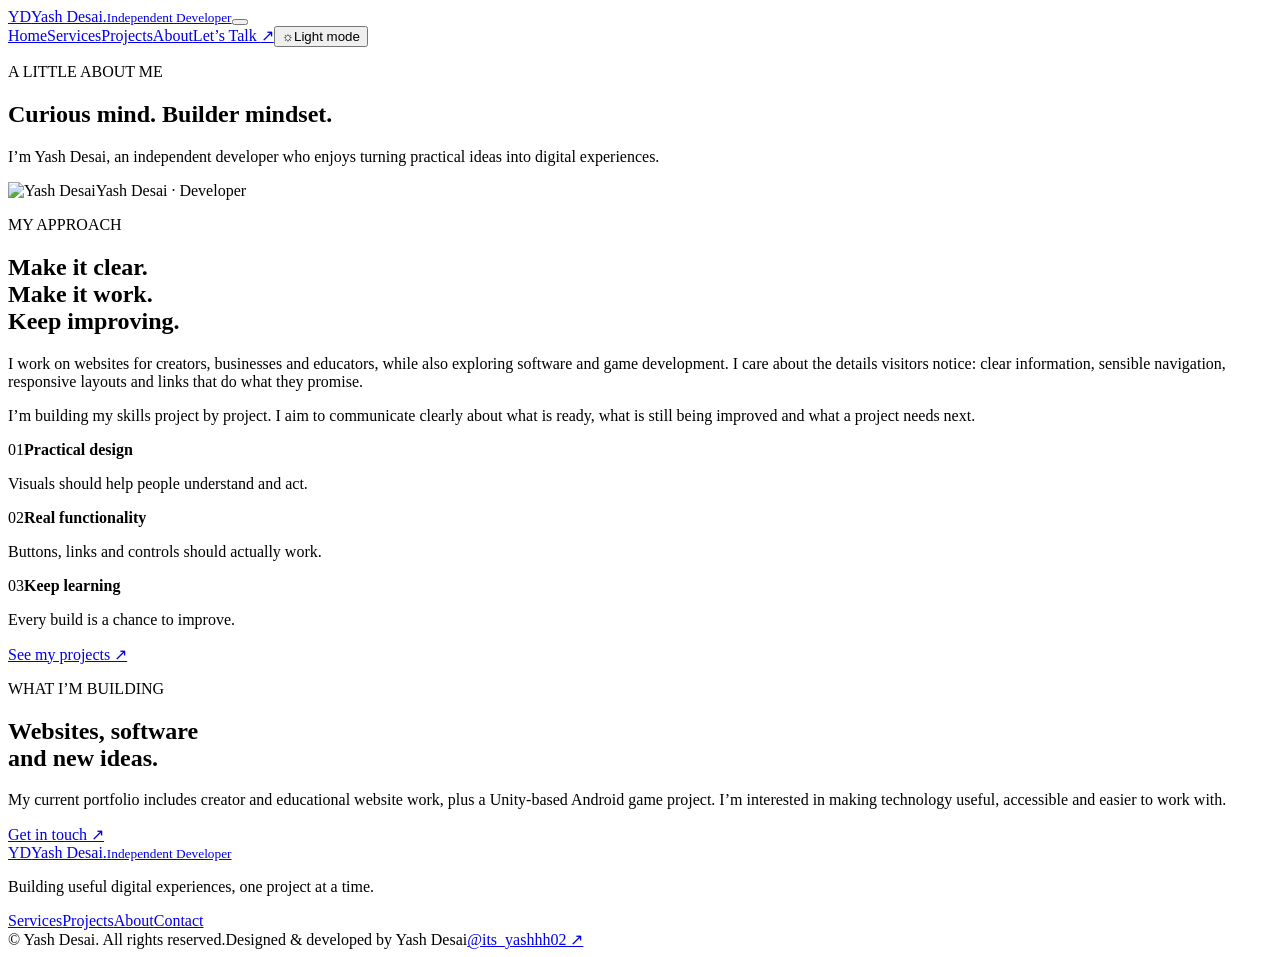
==== about.html @ c9e5153e "Add files via upload" ====
<!DOCTYPE html>
<html lang="en" data-theme="dark"><head><meta charset="UTF-8"><meta name="viewport" content="width=device-width, initial-scale=1.0"><meta name="description" content="About Yash Desai, independent web developer and software creator."><title>About — Yash Desai</title><link rel="icon" href="assets/favicon.svg" type="image/svg+xml"><link rel="stylesheet" href="css/style.css"><script defer src="js/main.js"></script></head><body><div class="page-glow glow-one"></div><header class="site-header"><a class="brand" href="index.html"><span class="brand-mark">YD</span><span>Yash Desai<span class="brand-dot">.</span><small>Independent Developer</small></span></a><button class="menu-toggle" aria-label="Open navigation" aria-expanded="false"><span></span><span></span><span></span></button><nav class="main-nav" aria-label="Main navigation"><a href="index.html">Home</a><a href="services.html">Services</a><a href="projects.html">Projects</a><a class="active" href="about.html">About</a><a class="nav-cta" href="contact.html">Let’s Talk <span>↗</span></a><button class="theme-toggle" type="button" aria-label="Switch color theme"><span class="theme-icon">☼</span><span class="theme-label">Light mode</span></button></nav></header>
<main><section class="page-hero container"><p class="eyebrow">A LITTLE ABOUT ME</p><h1>Curious mind. <span class="gradient-text">Builder mindset.</span></h1><p>I’m Yash Desai, an independent developer who enjoys turning practical ideas into digital experiences.</p></section>
<section class="section container about-layout"><div class="about-photo-wrap"><img src="assets/yash-profile.jpg" alt="Yash Desai" class="about-photo"><span class="photo-caption">Yash Desai · Developer</span></div><div class="about-copy"><p class="eyebrow">MY APPROACH</p><h2>Make it clear.<br>Make it work.<br><span class="gradient-text">Keep improving.</span></h2><p>I work on websites for creators, businesses and educators, while also exploring software and game development. I care about the details visitors notice: clear information, sensible navigation, responsive layouts and links that do what they promise.</p><p>I’m building my skills project by project. I aim to communicate clearly about what is ready, what is still being improved and what a project needs next.</p><div class="about-values"><div><span>01</span><strong>Practical design</strong><p>Visuals should help people understand and act.</p></div><div><span>02</span><strong>Real functionality</strong><p>Buttons, links and controls should actually work.</p></div><div><span>03</span><strong>Keep learning</strong><p>Every build is a chance to improve.</p></div></div><a class="button button-primary" href="projects.html">See my projects ↗</a></div></section>
<section class="feature-band"><div class="container feature-inner"><div><p class="eyebrow">WHAT I’M BUILDING</p><h2>Websites, software<br>and <span class="gradient-text">new ideas.</span></h2></div><p>My current portfolio includes creator and educational website work, plus a Unity-based Android game project. I’m interested in making technology useful, accessible and easier to work with.</p><a class="button button-ghost" href="contact.html">Get in touch ↗</a></div></section></main>
<footer class="site-footer"><div class="container footer-main"><a class="brand" href="index.html"><span class="brand-mark">YD</span><span>Yash Desai<span class="brand-dot">.</span><small>Independent Developer</small></span></a><p>Building useful digital experiences, one project at a time.</p><div class="footer-links"><a href="services.html">Services</a><a href="projects.html">Projects</a><a href="about.html">About</a><a href="contact.html">Contact</a></div></div><div class="container footer-bottom"><span>© <span data-year></span> Yash Desai. All rights reserved.</span><span>Designed & developed by Yash Desai</span><a href="https://www.instagram.com/its_yashhh02/" target="_blank" rel="noopener noreferrer">@its_yashhh02 ↗</a></div></footer></body></html>
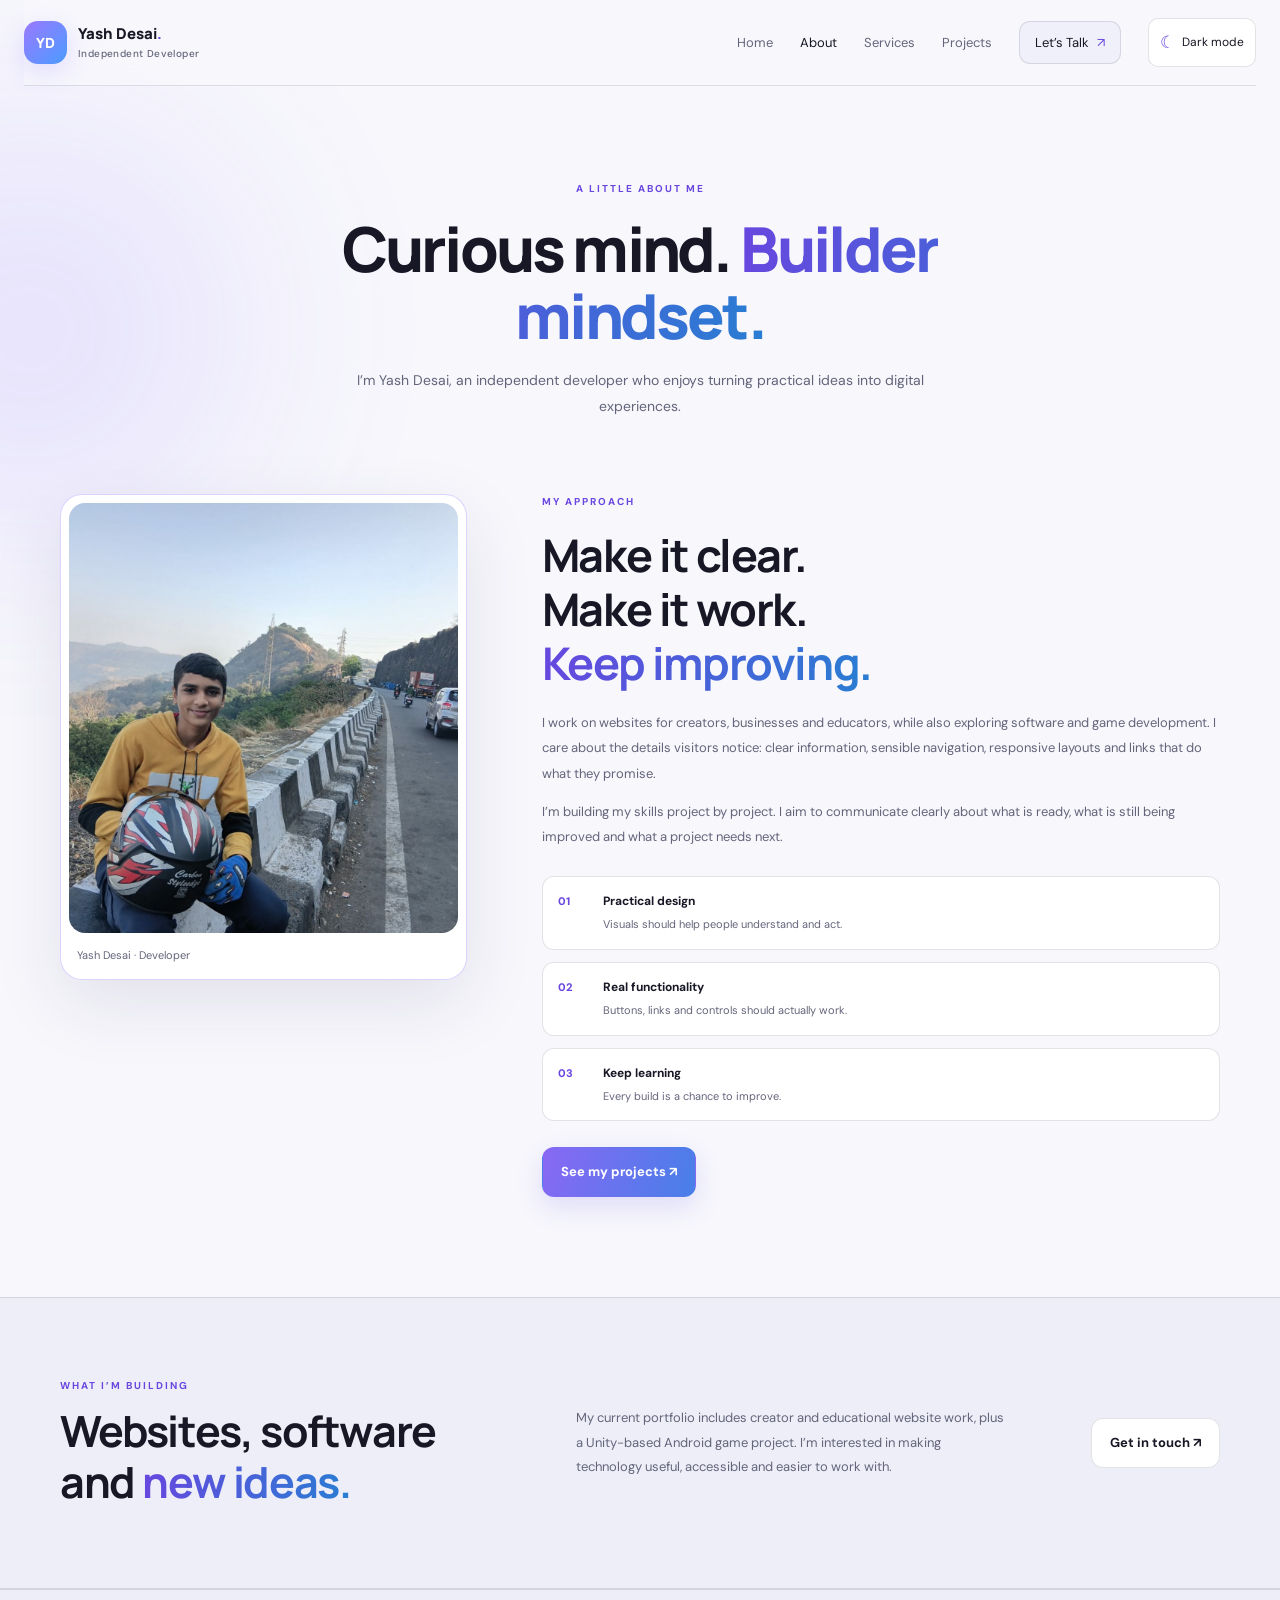
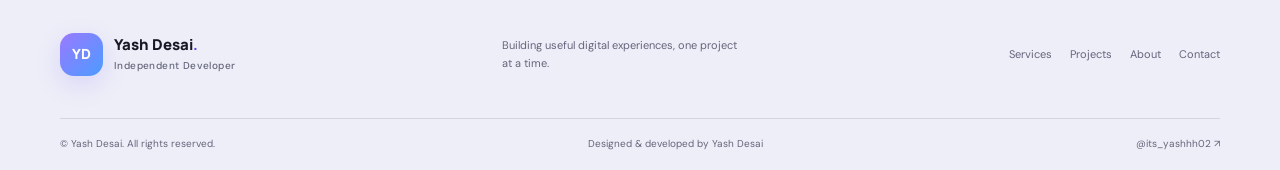
==== commit 3f733ce7: "Add files via upload" ====
--- a/about.html
+++ b/about.html
@@ -1,5 +1,5 @@
 <!DOCTYPE html>
-<html lang="en" data-theme="dark"><head><meta charset="UTF-8"><meta name="viewport" content="width=device-width, initial-scale=1.0"><meta name="description" content="About Yash Desai, independent web developer and software creator."><title>About — Yash Desai</title><link rel="icon" href="assets/favicon.svg" type="image/svg+xml"><link rel="stylesheet" href="css/style.css"><script defer src="js/main.js"></script></head><body><div class="page-glow glow-one"></div><header class="site-header"><a class="brand" href="index.html"><span class="brand-mark">YD</span><span>Yash Desai<span class="brand-dot">.</span><small>Independent Developer</small></span></a><button class="menu-toggle" aria-label="Open navigation" aria-expanded="false"><span></span><span></span><span></span></button><nav class="main-nav" aria-label="Main navigation"><a href="index.html">Home</a><a href="services.html">Services</a><a href="projects.html">Projects</a><a class="active" href="about.html">About</a><a class="nav-cta" href="contact.html">Let’s Talk <span>↗</span></a><button class="theme-toggle" type="button" aria-label="Switch color theme"><span class="theme-icon">☼</span><span class="theme-label">Light mode</span></button></nav></header>
+<html lang="en" data-theme="light"><head><meta charset="UTF-8"><meta name="viewport" content="width=device-width, initial-scale=1.0"><meta name="description" content="About Yash Desai, independent web developer and software creator."><title>About — Yash Desai</title><link rel="icon" href="assets/favicon.svg" type="image/svg+xml"><link rel="stylesheet" href="css/style.css"><script defer src="js/main.js"></script></head><body><div class="page-glow glow-one"></div><header class="site-header"><a class="brand" href="index.html"><span class="brand-mark">YD</span><span>Yash Desai<span class="brand-dot">.</span><small>Independent Developer</small></span></a><button class="menu-toggle" aria-label="Open navigation" aria-expanded="false"><span></span><span></span><span></span></button><nav class="main-nav" aria-label="Main navigation"><a href="index.html">Home</a><a class="active" href="about.html">About</a><a href="services.html">Services</a><a href="projects.html">Projects</a><a class="nav-cta" href="contact.html">Let’s Talk <span>↗</span></a><button class="theme-toggle" type="button" aria-label="Switch color theme"><span class="theme-icon">☾</span><span class="theme-label">Dark mode</span></button></nav></header>
 <main><section class="page-hero container"><p class="eyebrow">A LITTLE ABOUT ME</p><h1>Curious mind. <span class="gradient-text">Builder mindset.</span></h1><p>I’m Yash Desai, an independent developer who enjoys turning practical ideas into digital experiences.</p></section>
 <section class="section container about-layout"><div class="about-photo-wrap"><img src="assets/yash-profile.jpg" alt="Yash Desai" class="about-photo"><span class="photo-caption">Yash Desai · Developer</span></div><div class="about-copy"><p class="eyebrow">MY APPROACH</p><h2>Make it clear.<br>Make it work.<br><span class="gradient-text">Keep improving.</span></h2><p>I work on websites for creators, businesses and educators, while also exploring software and game development. I care about the details visitors notice: clear information, sensible navigation, responsive layouts and links that do what they promise.</p><p>I’m building my skills project by project. I aim to communicate clearly about what is ready, what is still being improved and what a project needs next.</p><div class="about-values"><div><span>01</span><strong>Practical design</strong><p>Visuals should help people understand and act.</p></div><div><span>02</span><strong>Real functionality</strong><p>Buttons, links and controls should actually work.</p></div><div><span>03</span><strong>Keep learning</strong><p>Every build is a chance to improve.</p></div></div><a class="button button-primary" href="projects.html">See my projects ↗</a></div></section>
 <section class="feature-band"><div class="container feature-inner"><div><p class="eyebrow">WHAT I’M BUILDING</p><h2>Websites, software<br>and <span class="gradient-text">new ideas.</span></h2></div><p>My current portfolio includes creator and educational website work, plus a Unity-based Android game project. I’m interested in making technology useful, accessible and easier to work with.</p><a class="button button-ghost" href="contact.html">Get in touch ↗</a></div></section></main>
--- a/css/style.css
+++ b/css/style.css
@@ -0,0 +1,20 @@
+@import url('https://fonts.googleapis.com/css2?family=DM+Sans:wght@400;500;600;700&family=Manrope:wght@400;500;600;700;800&display=swap');
+:root{color-scheme:dark;--bg:#090910;--bg2:#0f101b;--surface:#121320;--surface2:#171827;--text:#f4f4fb;--muted:#a4a5b8;--line:rgba(255,255,255,.09);--accent:#9b83ff;--accent2:#64b5ff;--shadow:0 24px 70px rgba(0,0,0,.28);--header:rgba(9,9,16,.78)}
+html[data-theme="light"]{color-scheme:light;--bg:#f7f7fc;--bg2:#eeeef8;--surface:#fff;--surface2:#f0f0fa;--text:#171725;--muted:#64657b;--line:rgba(28,28,55,.12);--accent:#6846df;--accent2:#287ed2;--shadow:0 24px 70px rgba(45,39,92,.10);--header:rgba(247,247,252,.84)}
+*{box-sizing:border-box}html{scroll-behavior:smooth;scroll-padding-top:100px}body{margin:0;background:var(--bg);color:var(--text);font-family:"DM Sans",sans-serif;line-height:1.65;overflow-x:hidden;transition:background .25s,color .25s}a{color:inherit;text-decoration:none}button{font:inherit}.container{width:min(1160px,calc(100% - 48px));margin-inline:auto}.page-glow{position:absolute;width:420px;height:420px;filter:blur(110px);opacity:.13;pointer-events:none;border-radius:50%;z-index:-1}.glow-one{top:120px;left:-180px;background:#795cff}.glow-two{top:260px;right:-220px;background:#2587ff}
+.site-header{height:86px;width:min(1240px,calc(100% - 48px));margin:auto;display:flex;align-items:center;justify-content:space-between;gap:24px;position:sticky;top:0;z-index:20;background:var(--header);backdrop-filter:blur(18px);border-bottom:1px solid var(--line)}.brand{display:flex;align-items:center;gap:11px;font-family:Manrope,sans-serif;font-size:15px;font-weight:800;line-height:1.25;white-space:nowrap}.brand-mark{width:43px;height:43px;display:grid;place-items:center;border-radius:14px;background:linear-gradient(135deg,#9a79ff,#4b9cff);color:white;font-size:14px;box-shadow:0 8px 24px #7d68ff30}.brand small{display:block;color:var(--muted);font:500 10px "DM Sans",sans-serif;letter-spacing:.4px;margin-top:4px}.brand-dot{color:var(--accent)}.main-nav{display:flex;align-items:center;gap:27px;font-size:13px;color:var(--muted)}.main-nav>a{transition:color .2s}.main-nav>a:hover,.main-nav>a.active{color:var(--text)}.nav-cta{background:var(--surface2);border:1px solid var(--line);padding:10px 15px;border-radius:11px;color:var(--text)!important}.nav-cta span{color:var(--accent);margin-left:5px}.theme-toggle{border:1px solid var(--line);background:var(--surface);color:var(--text);border-radius:10px;padding:9px 11px;display:flex;align-items:center;gap:7px;cursor:pointer;font-size:12px}.theme-icon{font-size:17px;color:var(--accent)}.menu-toggle{display:none;background:var(--surface);border:1px solid var(--line);padding:9px;border-radius:9px}.menu-toggle span{display:block;width:21px;height:2px;background:var(--text);margin:4px}
+.hero{min-height:650px;padding-top:80px;padding-bottom:72px;display:grid;grid-template-columns:1.05fr .95fr;gap:56px;align-items:center}.eyebrow{font-size:10px;letter-spacing:2px;font-weight:700;color:var(--accent);margin:0 0 17px}.status-dot,.tag-pulse{display:inline-block;width:7px;height:7px;border-radius:50%;background:#65dfad;box-shadow:0 0 0 4px #65dfad20;margin-right:9px}.hero-kicker{color:var(--muted);font-size:13px;margin:0 0 14px}.hero h1,.page-hero h1{font-family:Manrope,sans-serif;font-weight:800;letter-spacing:-2.8px;line-height:1.09;font-size:clamp(43px,5.4vw,68px);margin:0 0 23px}.gradient-text{background:linear-gradient(100deg,var(--accent),var(--accent2));-webkit-background-clip:text;background-clip:text;color:transparent}.hero-description{max-width:535px;color:var(--muted);font-size:16px;line-height:1.85}.hero-actions{display:flex;gap:12px;flex-wrap:wrap;margin-top:29px}.button{display:inline-flex;align-items:center;justify-content:center;gap:13px;border-radius:12px;padding:13px 18px;font-weight:700;font-size:13px;border:1px solid transparent;transition:transform .2s,box-shadow .2s,background .2s;cursor:pointer}.button:hover{transform:translateY(-2px)}.button-primary{background:linear-gradient(110deg,#8968f4,#477fe8);color:#fff;box-shadow:0 10px 26px #6d5be32b}.button-primary:hover{box-shadow:0 13px 30px #6d5be34a}.button-ghost{border-color:var(--line);background:var(--surface);color:var(--text)}.button-small{padding:10px 12px;font-size:11px;border-radius:9px}.button-wide{width:100%;margin-top:10px}.hero-proof{display:flex;align-items:center;gap:14px;margin-top:36px}.proof-avatars{display:flex;padding-left:3px}.proof-avatars span{width:29px;height:29px;display:grid;place-items:center;margin-left:-3px;border-radius:50%;border:2px solid var(--bg);background:var(--surface2);font-size:9px;font-weight:800;color:var(--accent)}.hero-proof p{font-size:11px;color:var(--muted);line-height:1.6;margin:0}.hero-proof strong{color:var(--text);font-size:12px}
+.hero-visual{min-height:470px;position:relative;display:grid;place-items:center}.photo-frame{width:min(360px,82%);height:425px;border-radius:30px;position:relative;z-index:2;padding:9px;background:linear-gradient(145deg,#a18affaa,#4b9cff44 45%,var(--surface));border:1px solid #a18aff45;box-shadow:var(--shadow);transform:rotate(1.5deg)}.profile-photo{width:100%;height:100%;object-fit:cover;object-position:35% center;border-radius:23px;display:block}.photo-tag{position:absolute;left:-24px;bottom:26px;display:flex;align-items:center;gap:10px;background:var(--surface);border:1px solid var(--line);padding:13px 17px;border-radius:14px;box-shadow:var(--shadow);transform:rotate(-1.5deg)}.photo-tag strong,.photo-tag small{display:block}.photo-tag strong{font-size:12px}.photo-tag small{font-size:10px;color:var(--muted)}.floating-card{position:absolute;z-index:3;display:flex;align-items:center;gap:10px;background:var(--surface);border:1px solid var(--line);padding:13px 15px;border-radius:14px;box-shadow:var(--shadow)}.card-code{right:-6px;top:63px}.card-responsive{left:-7px;top:135px}.floating-card strong,.floating-card small{display:block}.floating-card strong{font-size:11px}.floating-card small{font-size:9px;color:var(--muted);margin-top:2px}.mini-icon{display:grid;place-items:center;width:32px;height:32px;border-radius:9px;background:linear-gradient(135deg,#9a79ff30,#4b9cff30);color:var(--accent);font-weight:800}.visual-orbit{position:absolute;width:400px;height:400px;border:1px solid var(--line);border-radius:50%;z-index:0}.visual-orbit:before,.visual-orbit:after{content:"";position:absolute;border:1px dashed var(--line);border-radius:50%;inset:35px}.visual-orbit:after{inset:75px}
+.trust-strip{border-block:1px solid var(--line);display:flex;align-items:center;justify-content:space-between;gap:16px;padding:25px 0;color:var(--muted);font-size:12px;flex-wrap:wrap}.trust-strip>span{font-size:9px;letter-spacing:1.5px;color:var(--accent);font-weight:800}.trust-strip i{width:4px;height:4px;border-radius:50%;background:var(--accent);opacity:.6}
+.section{padding-top:105px;padding-bottom:100px}.section-heading{display:flex;align-items:end;justify-content:space-between;gap:20px;margin-bottom:32px}.section-heading .eyebrow{margin-bottom:9px}.section-heading h2,.feature-inner h2,.cta-box h2,.about-copy h2,.contact-panel h2{font-family:Manrope,sans-serif;font-size:clamp(29px,4vw,43px);letter-spacing:-1.4px;line-height:1.2;margin:0}.text-link{font-size:12px;color:var(--text);font-weight:700;white-space:nowrap}.text-link span{color:var(--accent);margin-left:5px}.service-grid{display:grid;grid-template-columns:repeat(3,1fr);gap:17px}.service-card{position:relative;display:block;padding:27px;border:1px solid var(--line);border-radius:19px;background:linear-gradient(145deg,var(--surface),transparent);min-height:235px;transition:transform .25s,border-color .25s}.service-card:hover,.project-card:hover{transform:translateY(-4px);border-color:#8f7aff70}.service-number{position:absolute;right:23px;top:23px;color:var(--muted);font-size:10px}.service-icon{width:46px;height:46px;display:grid;place-items:center;border-radius:13px;background:#9175ff1c;color:var(--accent);font-size:23px}.service-card h3{font-family:Manrope,sans-serif;font-size:18px;margin:21px 0 8px}.service-card p,.project-info>p{font-size:12px;color:var(--muted);line-height:1.8;margin:0}.card-arrow{position:absolute;right:25px;bottom:22px;color:var(--accent)}
+.feature-band{background:var(--bg2);border-block:1px solid var(--line)}.feature-inner{min-height:290px;display:grid;grid-template-columns:1fr 1fr auto;align-items:center;gap:45px;padding-block:62px}.feature-inner .eyebrow{margin-bottom:10px}.feature-inner>p{font-size:13px;color:var(--muted);line-height:1.9;margin:0;max-width:430px}
+.project-grid{display:grid;grid-template-columns:repeat(2,minmax(0,1fr));gap:22px}.project-card{border:1px solid var(--line);border-radius:19px;overflow:hidden;background:var(--surface);transition:transform .25s,border-color .25s;min-width:0}.project-art{height:255px;position:relative;display:grid;place-items:center;overflow:hidden;background:radial-gradient(ellipse at 20% 10%,#7c5cff38,transparent 50%),linear-gradient(145deg,#141528,#080911)}.art-label{position:absolute;top:17px;left:18px;color:#c1b7ff;font-size:9px;letter-spacing:1.5px;font-weight:700}.mock-window{width:75%;height:68%;border-radius:10px;border:1px solid #a9a1ff40;background:#0c0d18;box-shadow:0 22px 60px #0007;position:relative;padding:15px}.mock-top{display:flex;gap:4px}.mock-top b{width:5px;height:5px;background:#7d75a7;border-radius:50%}.mock-title{font:800 clamp(16px,2vw,25px) Manrope,sans-serif;color:#f5f4ff;margin-top:30px;letter-spacing:-1px}.mock-title span{color:#9e8cff}.mock-bars{display:flex;gap:5px;margin-top:19px}.mock-bars i{display:block;height:5px;width:20%;border-radius:4px;background:#7564d9}.mock-bars i:nth-child(2){width:30%;background:#555b9b}.mock-bars i:nth-child(3){width:14%;background:#3b7eb4}.mock-play{position:absolute;right:17px;bottom:16px;border-radius:50%;width:33px;height:33px;display:grid;place-items:center;background:#9075ff;color:white;font-size:11px}.project-info{padding:23px}.project-info>div:first-child{display:flex;align-items:start;justify-content:space-between;gap:12px}.project-type{font-size:10px!important;letter-spacing:1px;color:var(--accent)!important;text-transform:uppercase;margin-bottom:6px!important}.project-info h3{font-family:Manrope,sans-serif;font-size:19px;margin:0 0 12px}.round-link{width:34px;height:34px;flex:0 0 34px;border:1px solid var(--line);border-radius:50%;display:grid;place-items:center;color:var(--accent)}.project-info>p{margin-bottom:17px}.project-info>.text-link{display:inline-block;margin-top:17px}.project-learning-art{background:radial-gradient(ellipse at 75% 30%,#328fce3b,transparent 40%),linear-gradient(145deg,#111a29,#0a0d16)}.learning-art{width:75%;height:72%;border:1px solid #8fb8ff35;border-radius:13px;background:#101827d9;padding:24px;position:relative;display:flex;flex-direction:column;justify-content:center}.learning-symbol{font:800 42px Manrope,sans-serif;color:#8bbdff}.learning-art strong{font:800 19px Manrope,sans-serif;color:#fff;line-height:1.2}.learning-lines{display:flex;gap:5px;margin-top:18px}.learning-lines i{height:4px;border-radius:3px;background:#649ce7;width:30%}.learning-lines i:nth-child(2){width:20%;background:#927dff}.learning-lines i:nth-child(3){width:14%;background:#56b8c8}
+.cta-section{padding-top:5px;padding-bottom:100px}.cta-box{position:relative;text-align:center;overflow:hidden;border:1px solid #8977ff45;border-radius:25px;background:radial-gradient(ellipse at 50% 0%,#7f68ff22,transparent 60%),var(--surface);padding:65px 25px}.cta-box .eyebrow{margin-bottom:12px}.cta-box>p:not(.eyebrow){color:var(--muted);font-size:13px;margin:15px 0 24px}.cta-orb{position:absolute;width:180px;height:180px;border-radius:50%;filter:blur(65px);background:#7e64ff;opacity:.12;top:-120px;left:calc(50% - 90px)}
+.site-footer{border-top:1px solid var(--line);background:var(--bg2)}.footer-main{display:flex;align-items:center;justify-content:space-between;gap:25px;padding-block:35px}.footer-main>p{color:var(--muted);font-size:11px;max-width:240px}.footer-links{display:flex;gap:18px;flex-wrap:wrap;font-size:11px;color:var(--muted)}.footer-links a:hover,.footer-bottom a:hover{color:var(--accent)}.footer-bottom{display:flex;justify-content:space-between;align-items:center;gap:15px;flex-wrap:wrap;padding-block:17px;border-top:1px solid var(--line);font-size:10px;color:var(--muted)}
+.page-hero{padding-top:95px;padding-bottom:50px;text-align:center;max-width:850px}.page-hero h1{font-size:clamp(42px,6vw,62px);margin-bottom:18px}.page-hero>p:not(.eyebrow){color:var(--muted);max-width:630px;margin:0 auto;font-size:14px;line-height:1.85}.service-detail-list{padding-top:20px}.service-detail{display:grid;grid-template-columns:60px minmax(0,1fr) 190px;gap:23px;align-items:start;padding:33px 0;border-bottom:1px solid var(--line);scroll-margin-top:100px}.detail-icon{width:51px;height:51px;border-radius:14px;background:var(--surface2);border:1px solid var(--line);display:grid;place-items:center;color:var(--accent);font-size:23px}.detail-number{font-size:9px;letter-spacing:1.5px;color:var(--accent);font-weight:800}.service-detail h2{font:800 25px Manrope,sans-serif;margin:7px 0 9px}.service-detail p{font-size:13px;color:var(--muted);max-width:720px;margin:0 0 12px}.service-detail ul{display:flex;gap:9px 22px;flex-wrap:wrap;padding:0;margin:15px 0 0;list-style:none}.service-detail li{font-size:11px;color:var(--muted)}.service-detail li:before{content:"✓";color:var(--accent);margin-right:7px}.service-detail>.text-link{align-self:center;white-space:normal}
+.project-filter{display:flex;justify-content:center;gap:8px;margin-top:27px;flex-wrap:wrap}.filter-button{background:var(--surface);border:1px solid var(--line);color:var(--muted);border-radius:10px;padding:9px 14px;font-size:11px;cursor:pointer}.filter-button.active{background:#8974ff20;border-color:#8974ff70;color:var(--text)}.projects-page-grid{padding-top:0}.projects-page-grid .project-card{scroll-margin-top:100px}.projects-page-grid .project-art{height:275px}.project-actions{display:flex;gap:8px;flex-wrap:wrap;margin-top:18px}.case-study{border-top:1px solid var(--line);margin-top:20px;padding-top:15px}.case-study h4{font:700 12px Manrope,sans-serif;margin:0 0 7px}.case-study p{font-size:11px;color:var(--muted);line-height:1.8;margin:0 0 7px}.case-note{font-style:italic}.project-tags{display:flex;gap:7px;flex-wrap:wrap;margin-top:18px}.project-tags span{border:1px solid var(--line);background:var(--surface2);border-radius:7px;padding:5px 8px;font-size:9px;color:var(--muted)}.project-maintenance-note{margin-top:25px;color:var(--muted);font-size:11px}.project-maintenance-note code{color:var(--accent)}.game-art{background:radial-gradient(ellipse at 50% 0%,#ff8b4b25,transparent 55%),linear-gradient(150deg,#171323,#090a12)}.road-scene{position:relative;width:45%;height:100%;background:#222330;transform:perspective(200px) rotateX(8deg);clip-path:polygon(35% 0,65% 0,100% 100%,0 100%)}.road-line{position:absolute;left:49%;top:0;width:3px;height:100%;background:repeating-linear-gradient(to bottom,#e4e1ff 0 20px,transparent 20px 42px);opacity:.65}.game-car{position:absolute;left:39%;bottom:20%;font-size:42px;color:#ff8e62;transform:rotate(90deg);text-shadow:0 0 20px #ff865f77}.game-score{position:absolute;top:12px;left:50%;transform:translateX(-50%);font-size:8px;color:#fff;letter-spacing:1px;white-space:nowrap}.game-score b{color:#ffb57b}.about-layout{display:grid;grid-template-columns:.75fr 1.25fr;gap:75px;align-items:start;padding-top:25px}.about-photo-wrap{position:sticky;top:115px;border:1px solid #8977ff50;border-radius:22px;padding:8px;background:var(--surface);box-shadow:var(--shadow)}.about-photo{display:block;width:100%;height:430px;object-fit:cover;object-position:34% center;border-radius:16px}.photo-caption{display:block;padding:13px 8px 6px;font-size:11px;color:var(--muted)}.about-copy h2{font-size:clamp(32px,4vw,45px);margin-bottom:20px}.about-copy>p:not(.eyebrow){font-size:13px;line-height:1.95;color:var(--muted)}.about-values{display:grid;gap:12px;margin:26px 0}.about-values>div{display:grid;grid-template-columns:33px 1fr;gap:0 12px;padding:15px;border:1px solid var(--line);border-radius:12px;background:var(--surface)}.about-values span{grid-row:span 2;color:var(--accent);font-size:11px;font-weight:800}.about-values strong{font-size:12px}.about-values p{margin:4px 0 0;font-size:11px;color:var(--muted)}.contact-layout{display:grid;grid-template-columns:1.2fr .8fr;gap:25px;padding-top:15px;max-width:970px}.contact-panel,.contact-aside{border:1px solid var(--line);border-radius:21px;padding:35px;background:var(--surface)}.contact-panel h2{font-size:33px;margin-bottom:15px}.contact-panel>p:not(.eyebrow){font-size:13px;color:var(--muted);line-height:1.9;margin-bottom:23px}.contact-detail{display:flex;align-items:center;gap:13px;margin-top:24px}.contact-icon{width:39px;height:39px;display:grid;place-items:center;background:var(--surface2);border:1px solid var(--line);border-radius:11px;color:var(--accent);font-size:17px}.contact-detail small{display:block;color:var(--muted);font-size:9px;letter-spacing:1px}.contact-detail a{font-size:12px;overflow-wrap:anywhere}.contact-aside{background:linear-gradient(150deg,#8d76ff16,transparent 60%),var(--surface);align-self:stretch}.aside-symbol{font-size:30px;color:var(--accent)}.contact-aside .eyebrow{margin-top:25px}.contact-aside h3{font:800 26px/1.3 Manrope,sans-serif;margin:0 0 15px}.contact-aside>p:not(.eyebrow){font-size:12px;line-height:1.9;color:var(--muted)}.aside-divider{height:1px;background:var(--line);margin:25px 0}.contact-aside .aside-small{font-size:10px}
+@media(max-width:950px){.main-nav{gap:15px}.hero{gap:25px}.hero-visual{min-height:400px}.photo-frame{height:370px}.floating-card{padding:10px}.card-responsive{left:-15px}.card-code{right:-10px}.feature-inner{grid-template-columns:1fr 1fr}.feature-inner .button{grid-column:2;justify-self:start}.about-layout{gap:40px}.service-detail{grid-template-columns:55px 1fr}.service-detail>.text-link{grid-column:2;justify-self:start}.contact-panel,.contact-aside{padding:25px}}
+@media(max-width:760px){.container,.site-header{width:min(100% - 34px,600px)}.site-header{height:72px}.menu-toggle{display:block;z-index:2}.main-nav{display:none;position:absolute;top:70px;left:0;right:0;padding:18px;background:var(--surface);border:1px solid var(--line);border-radius:15px;box-shadow:var(--shadow);align-items:stretch;gap:4px;flex-direction:column}.main-nav.open{display:flex}.main-nav>a{padding:10px 12px}.theme-toggle{justify-content:center;margin-top:5px}.hero{grid-template-columns:1fr;padding-top:54px;padding-bottom:40px;gap:20px}.hero h1{font-size:clamp(43px,11vw,61px);letter-spacing:-2px}.hero-description{font-size:14px}.hero-visual{min-height:405px;margin-top:5px}.photo-frame{height:365px;width:min(320px,78%)}.card-responsive{left:0;top:105px}.card-code{right:0;top:35px}.photo-tag{left:0}.visual-orbit{width:330px;height:330px}.trust-strip{justify-content:center;text-align:center;padding:20px 0}.trust-strip>span{width:100%}.trust-strip i{display:none}.trust-strip div{font-size:11px}.section{padding-top:70px;padding-bottom:70px}.section-heading{align-items:start}.section-heading h2{font-size:31px}.service-grid{grid-template-columns:1fr}.service-card{min-height:195px}.feature-inner{grid-template-columns:1fr;gap:20px;padding-block:45px}.feature-inner .button{grid-column:auto}.project-grid{grid-template-columns:1fr}.project-art{height:235px}.footer-main{align-items:start;flex-direction:column;gap:12px}.footer-main>p{margin:0}.footer-bottom{align-items:start;flex-direction:column;gap:7px}.page-hero{padding-top:65px;padding-bottom:38px}.page-hero h1{font-size:clamp(39px,10vw,54px);letter-spacing:-2px}.page-hero>p:not(.eyebrow){font-size:13px}.service-detail{grid-template-columns:43px 1fr;gap:14px;padding:25px 0}.detail-icon{width:42px;height:42px}.service-detail h2{font-size:21px}.service-detail ul{display:grid;gap:8px}.service-detail>.text-link{grid-column:2}.projects-page-grid .project-art{height:235px}.about-layout{grid-template-columns:1fr;gap:28px;padding-top:5px}.about-photo-wrap{position:relative;top:auto;max-width:420px;margin:auto;width:100%}.about-photo{height:390px}.about-copy h2{font-size:35px}.contact-layout{grid-template-columns:1fr;padding-top:0}.contact-panel,.contact-aside{padding:24px}.contact-panel h2{font-size:29px}.cta-box{padding:48px 19px}.cta-section{padding-bottom:70px}}
+@media(max-width:390px){.brand{font-size:13px}.brand-mark{width:38px;height:38px}.hero-actions .button{width:100%}.floating-card{max-width:180px}.floating-card strong{font-size:10px}.photo-frame{width:78%;height:335px}.hero-visual{min-height:370px}.hero h1{font-size:42px}.section-heading{flex-direction:column;gap:12px}}
+@media(prefers-reduced-motion:reduce){*,*::before,*::after{scroll-behavior:auto!important;transition:none!important;animation:none!important}}
+
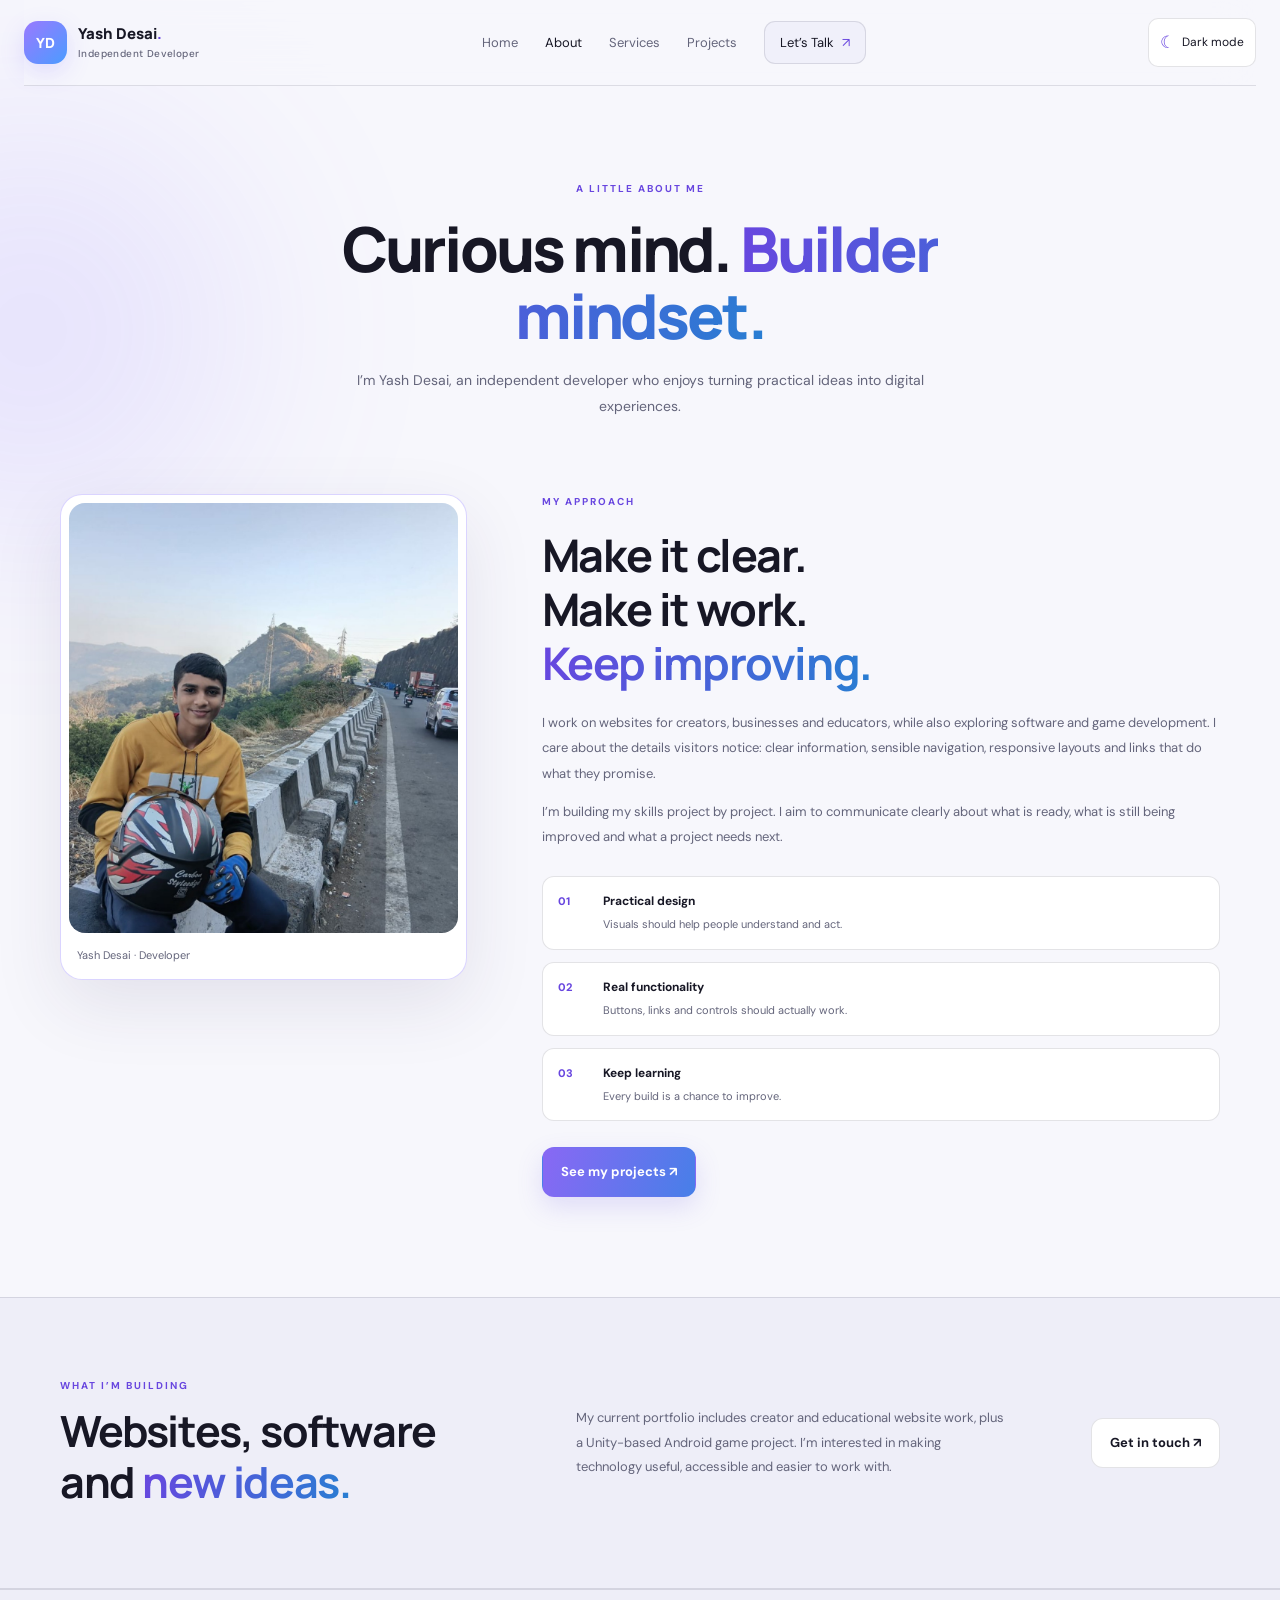
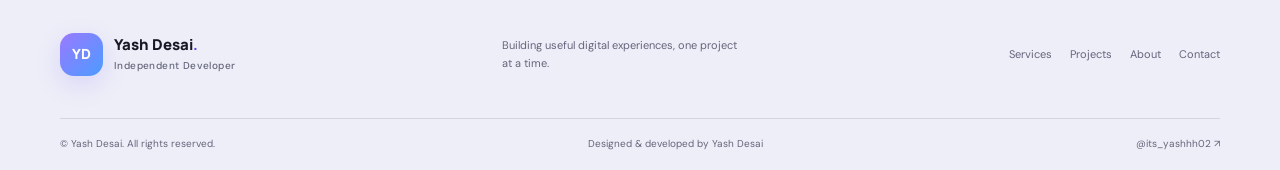
==== commit 7b54530a: "Add files via upload" ====
--- a/about.html
+++ b/about.html
@@ -1,5 +1,6 @@
 <!DOCTYPE html>
-<html lang="en" data-theme="light"><head><meta charset="UTF-8"><meta name="viewport" content="width=device-width, initial-scale=1.0"><meta name="description" content="About Yash Desai, independent web developer and software creator."><title>About — Yash Desai</title><link rel="icon" href="assets/favicon.svg" type="image/svg+xml"><link rel="stylesheet" href="css/style.css"><script defer src="js/main.js"></script></head><body><div class="page-glow glow-one"></div><header class="site-header"><a class="brand" href="index.html"><span class="brand-mark">YD</span><span>Yash Desai<span class="brand-dot">.</span><small>Independent Developer</small></span></a><button class="menu-toggle" aria-label="Open navigation" aria-expanded="false"><span></span><span></span><span></span></button><nav class="main-nav" aria-label="Main navigation"><a href="index.html">Home</a><a class="active" href="about.html">About</a><a href="services.html">Services</a><a href="projects.html">Projects</a><a class="nav-cta" href="contact.html">Let’s Talk <span>↗</span></a><button class="theme-toggle" type="button" aria-label="Switch color theme"><span class="theme-icon">☾</span><span class="theme-label">Dark mode</span></button></nav></header>
+<html lang="en" data-theme="light"><head><meta charset="UTF-8"><meta name="viewport" content="width=device-width, initial-scale=1.0"><meta name="description" content="About Yash Desai, independent web developer and software creator."><title>About — Yash Desai</title><link rel="icon" href="assets/favicon.svg" type="image/svg+xml"><link rel="stylesheet" href="css/style.css"><script defer src="js/main.js"></script></head><body><div class="page-glow glow-one"></div><header class="site-header"><a class="brand" href="index.html"><span class="brand-mark">YD</span><span>Yash Desai<span class="brand-dot">.</span><small>Independent Developer</small></span></a><button class="menu-toggle" aria-label="Open navigation" aria-expanded="false"><span></span><span></span><span></span></button><nav class="main-nav" aria-label="Main navigation"><a href="index.html">Home</a><a class="active" href="about.html">About</a><a href="services.html">Services</a><a href="projects.html">Projects</a><a class="nav-cta" href="contact.html">Let’s Talk <span>↗</span></a></nav>
+    <button class="theme-toggle" type="button" aria-label="Switch color theme"><span class="theme-icon">☾</span><span class="theme-label">Dark mode</span></button></header>
 <main><section class="page-hero container"><p class="eyebrow">A LITTLE ABOUT ME</p><h1>Curious mind. <span class="gradient-text">Builder mindset.</span></h1><p>I’m Yash Desai, an independent developer who enjoys turning practical ideas into digital experiences.</p></section>
 <section class="section container about-layout"><div class="about-photo-wrap"><img src="assets/yash-profile.jpg" alt="Yash Desai" class="about-photo"><span class="photo-caption">Yash Desai · Developer</span></div><div class="about-copy"><p class="eyebrow">MY APPROACH</p><h2>Make it clear.<br>Make it work.<br><span class="gradient-text">Keep improving.</span></h2><p>I work on websites for creators, businesses and educators, while also exploring software and game development. I care about the details visitors notice: clear information, sensible navigation, responsive layouts and links that do what they promise.</p><p>I’m building my skills project by project. I aim to communicate clearly about what is ready, what is still being improved and what a project needs next.</p><div class="about-values"><div><span>01</span><strong>Practical design</strong><p>Visuals should help people understand and act.</p></div><div><span>02</span><strong>Real functionality</strong><p>Buttons, links and controls should actually work.</p></div><div><span>03</span><strong>Keep learning</strong><p>Every build is a chance to improve.</p></div></div><a class="button button-primary" href="projects.html">See my projects ↗</a></div></section>
 <section class="feature-band"><div class="container feature-inner"><div><p class="eyebrow">WHAT I’M BUILDING</p><h2>Websites, software<br>and <span class="gradient-text">new ideas.</span></h2></div><p>My current portfolio includes creator and educational website work, plus a Unity-based Android game project. I’m interested in making technology useful, accessible and easier to work with.</p><a class="button button-ghost" href="contact.html">Get in touch ↗</a></div></section></main>
--- a/css/style.css
+++ b/css/style.css
@@ -1,6 +1,6 @@
 @import url('https://fonts.googleapis.com/css2?family=DM+Sans:wght@400;500;600;700&family=Manrope:wght@400;500;600;700;800&display=swap');
-:root{color-scheme:dark;--bg:#090910;--bg2:#0f101b;--surface:#121320;--surface2:#171827;--text:#f4f4fb;--muted:#a4a5b8;--line:rgba(255,255,255,.09);--accent:#9b83ff;--accent2:#64b5ff;--shadow:0 24px 70px rgba(0,0,0,.28);--header:rgba(9,9,16,.78)}
-html[data-theme="light"]{color-scheme:light;--bg:#f7f7fc;--bg2:#eeeef8;--surface:#fff;--surface2:#f0f0fa;--text:#171725;--muted:#64657b;--line:rgba(28,28,55,.12);--accent:#6846df;--accent2:#287ed2;--shadow:0 24px 70px rgba(45,39,92,.10);--header:rgba(247,247,252,.84)}
+:root{color-scheme:light;--bg:#f7f7fc;--bg2:#eeeef8;--surface:#fff;--surface2:#f0f0fa;--text:#171725;--muted:#64657b;--line:rgba(28,28,55,.12);--accent:#6846df;--accent2:#287ed2;--shadow:0 24px 70px rgba(45,39,92,.10);--header:rgba(247,247,252,.90)}
+html[data-theme="dark"]{color-scheme:dark;--bg:#090910;--bg2:#0f101b;--surface:#121320;--surface2:#171827;--text:#f4f4fb;--muted:#a4a5b8;--line:rgba(255,255,255,.09);--accent:#9b83ff;--accent2:#64b5ff;--shadow:0 24px 70px rgba(0,0,0,.28);--header:rgba(9,9,16,.88)}
 *{box-sizing:border-box}html{scroll-behavior:smooth;scroll-padding-top:100px}body{margin:0;background:var(--bg);color:var(--text);font-family:"DM Sans",sans-serif;line-height:1.65;overflow-x:hidden;transition:background .25s,color .25s}a{color:inherit;text-decoration:none}button{font:inherit}.container{width:min(1160px,calc(100% - 48px));margin-inline:auto}.page-glow{position:absolute;width:420px;height:420px;filter:blur(110px);opacity:.13;pointer-events:none;border-radius:50%;z-index:-1}.glow-one{top:120px;left:-180px;background:#795cff}.glow-two{top:260px;right:-220px;background:#2587ff}
 .site-header{height:86px;width:min(1240px,calc(100% - 48px));margin:auto;display:flex;align-items:center;justify-content:space-between;gap:24px;position:sticky;top:0;z-index:20;background:var(--header);backdrop-filter:blur(18px);border-bottom:1px solid var(--line)}.brand{display:flex;align-items:center;gap:11px;font-family:Manrope,sans-serif;font-size:15px;font-weight:800;line-height:1.25;white-space:nowrap}.brand-mark{width:43px;height:43px;display:grid;place-items:center;border-radius:14px;background:linear-gradient(135deg,#9a79ff,#4b9cff);color:white;font-size:14px;box-shadow:0 8px 24px #7d68ff30}.brand small{display:block;color:var(--muted);font:500 10px "DM Sans",sans-serif;letter-spacing:.4px;margin-top:4px}.brand-dot{color:var(--accent)}.main-nav{display:flex;align-items:center;gap:27px;font-size:13px;color:var(--muted)}.main-nav>a{transition:color .2s}.main-nav>a:hover,.main-nav>a.active{color:var(--text)}.nav-cta{background:var(--surface2);border:1px solid var(--line);padding:10px 15px;border-radius:11px;color:var(--text)!important}.nav-cta span{color:var(--accent);margin-left:5px}.theme-toggle{border:1px solid var(--line);background:var(--surface);color:var(--text);border-radius:10px;padding:9px 11px;display:flex;align-items:center;gap:7px;cursor:pointer;font-size:12px}.theme-icon{font-size:17px;color:var(--accent)}.menu-toggle{display:none;background:var(--surface);border:1px solid var(--line);padding:9px;border-radius:9px}.menu-toggle span{display:block;width:21px;height:2px;background:var(--text);margin:4px}
 .hero{min-height:650px;padding-top:80px;padding-bottom:72px;display:grid;grid-template-columns:1.05fr .95fr;gap:56px;align-items:center}.eyebrow{font-size:10px;letter-spacing:2px;font-weight:700;color:var(--accent);margin:0 0 17px}.status-dot,.tag-pulse{display:inline-block;width:7px;height:7px;border-radius:50%;background:#65dfad;box-shadow:0 0 0 4px #65dfad20;margin-right:9px}.hero-kicker{color:var(--muted);font-size:13px;margin:0 0 14px}.hero h1,.page-hero h1{font-family:Manrope,sans-serif;font-weight:800;letter-spacing:-2.8px;line-height:1.09;font-size:clamp(43px,5.4vw,68px);margin:0 0 23px}.gradient-text{background:linear-gradient(100deg,var(--accent),var(--accent2));-webkit-background-clip:text;background-clip:text;color:transparent}.hero-description{max-width:535px;color:var(--muted);font-size:16px;line-height:1.85}.hero-actions{display:flex;gap:12px;flex-wrap:wrap;margin-top:29px}.button{display:inline-flex;align-items:center;justify-content:center;gap:13px;border-radius:12px;padding:13px 18px;font-weight:700;font-size:13px;border:1px solid transparent;transition:transform .2s,box-shadow .2s,background .2s;cursor:pointer}.button:hover{transform:translateY(-2px)}.button-primary{background:linear-gradient(110deg,#8968f4,#477fe8);color:#fff;box-shadow:0 10px 26px #6d5be32b}.button-primary:hover{box-shadow:0 13px 30px #6d5be34a}.button-ghost{border-color:var(--line);background:var(--surface);color:var(--text)}.button-small{padding:10px 12px;font-size:11px;border-radius:9px}.button-wide{width:100%;margin-top:10px}.hero-proof{display:flex;align-items:center;gap:14px;margin-top:36px}.proof-avatars{display:flex;padding-left:3px}.proof-avatars span{width:29px;height:29px;display:grid;place-items:center;margin-left:-3px;border-radius:50%;border:2px solid var(--bg);background:var(--surface2);font-size:9px;font-weight:800;color:var(--accent)}.hero-proof p{font-size:11px;color:var(--muted);line-height:1.6;margin:0}.hero-proof strong{color:var(--text);font-size:12px}
@@ -18,3 +18,8 @@
 @media(max-width:390px){.brand{font-size:13px}.brand-mark{width:38px;height:38px}.hero-actions .button{width:100%}.floating-card{max-width:180px}.floating-card strong{font-size:10px}.photo-frame{width:78%;height:335px}.hero-visual{min-height:370px}.hero h1{font-size:42px}.section-heading{flex-direction:column;gap:12px}}
 @media(prefers-reduced-motion:reduce){*,*::before,*::after{scroll-behavior:auto!important;transition:none!important;animation:none!important}}
 
+/* Navigation and theme controls reliability fixes */
+.site-header{isolation:isolate}
+.menu-toggle{cursor:pointer;color:var(--text);position:relative}
+.menu-toggle:focus-visible,.theme-toggle:focus-visible,.main-nav a:focus-visible{outline:3px solid var(--accent2);outline-offset:3px}
+@media(max-width:760px){.site-header{position:sticky;top:0}.main-nav{z-index:30;max-height:calc(100vh - 82px);overflow-y:auto}.menu-toggle{min-width:42px;min-height:42px}.theme-toggle{min-height:42px}}
